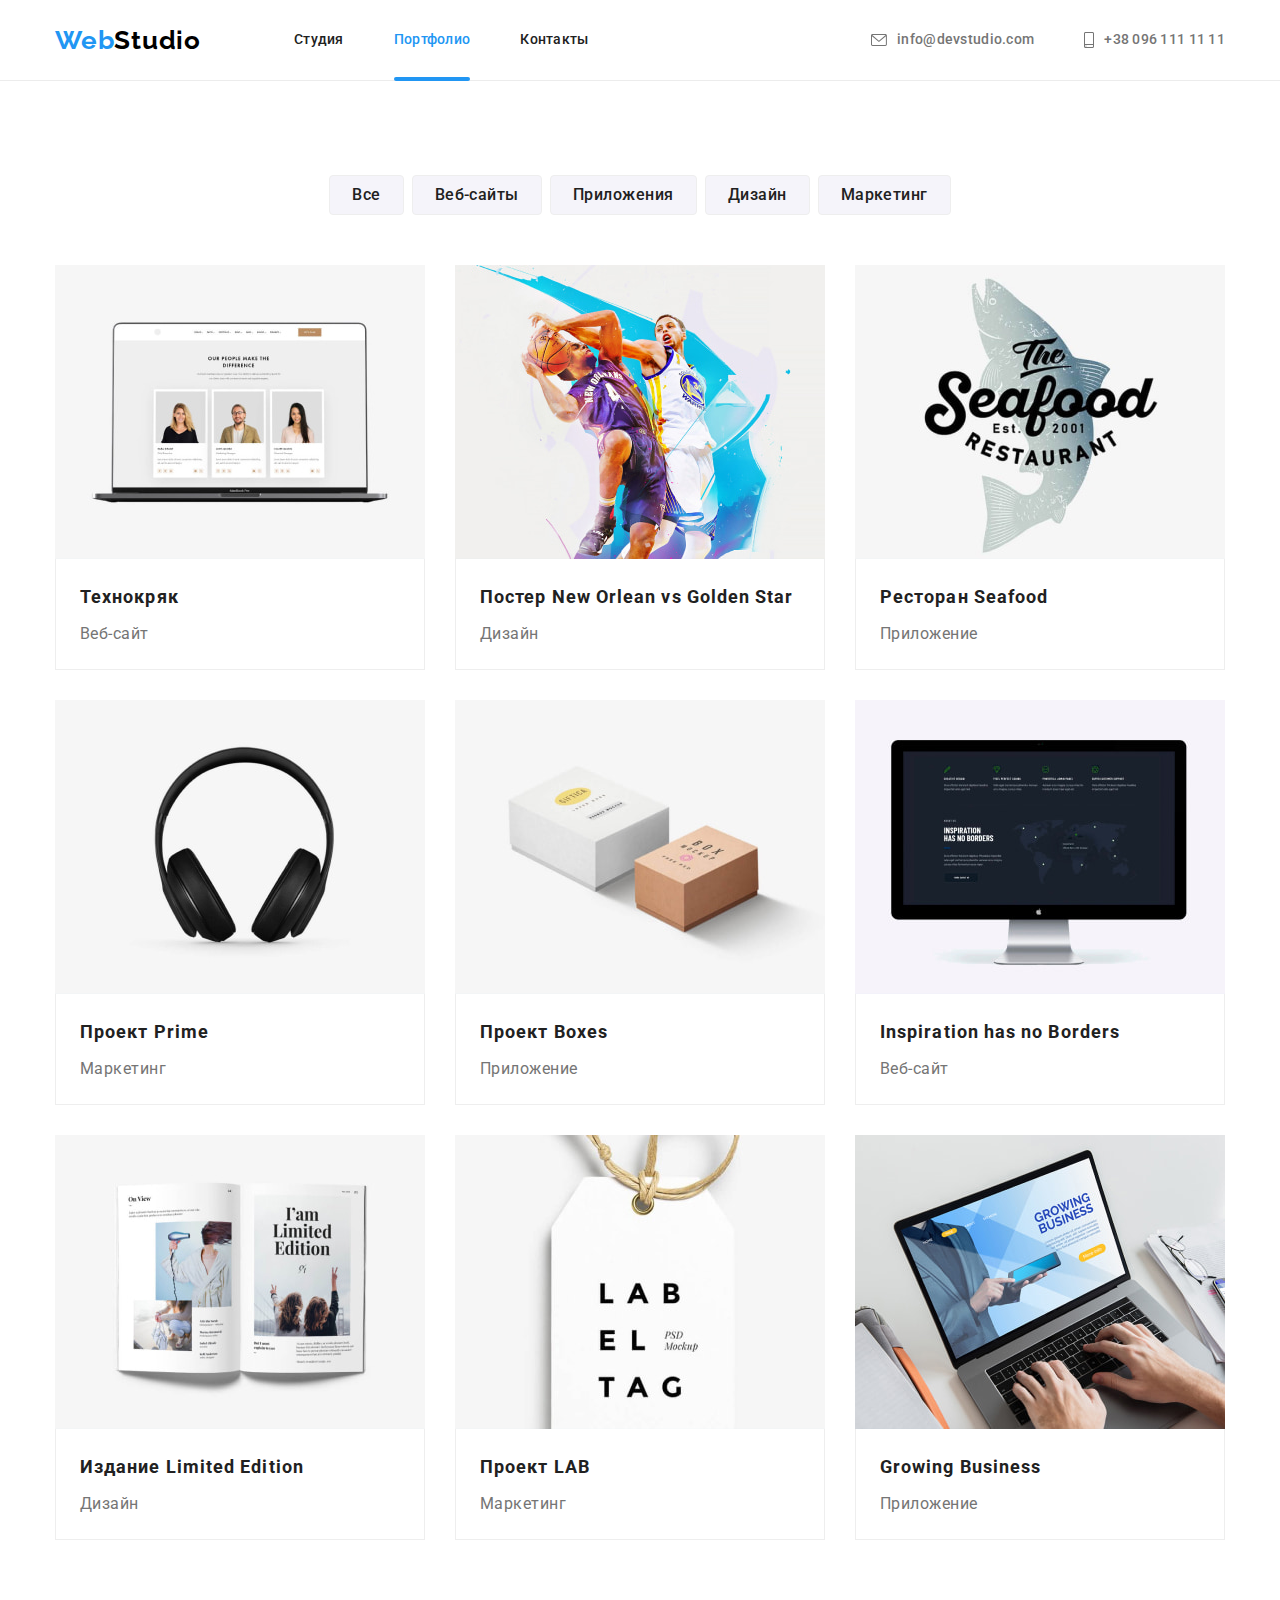
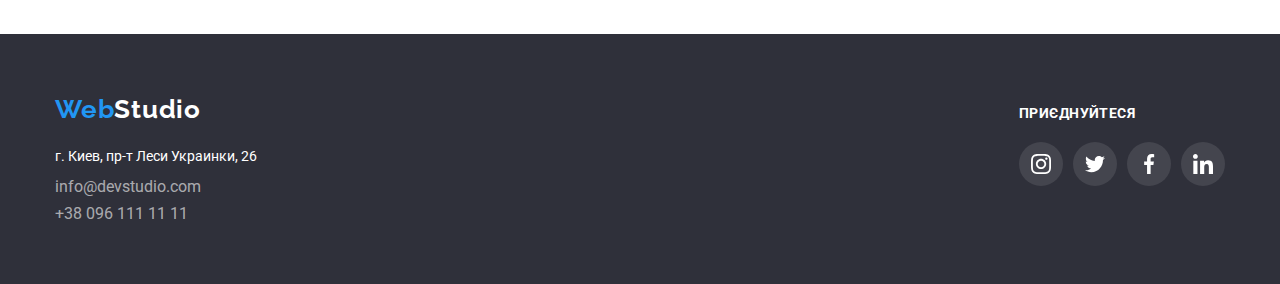
==== portfolio.html @ 164ffb6b "Added files from previous hw." ====
<!DOCTYPE html>
<html lang="ru">
  <head>
    <meta charset="UTF-8" />
    <meta http-equiv="X-UA-Compatible" content="IE=edge" />
    <meta name="viewport" content="width=device-width, initial-scale=1.0" />
    <title>Portfolio</title>
    <link rel="preconnect" href="https://fonts.googleapis.com" />
    <link rel="preconnect" href="https://fonts.gstatic.com" crossorigin />
    <link
      href="https://fonts.googleapis.com/css2?family=Raleway:wght@700&family=Roboto:wght@400;500;700;900&display=swap"
      rel="stylesheet"
    />
    <link
      rel="stylesheet"
      href="https://cdn.jsdelivr.net/npm/modern-normalize@1.1.0/modern-normalize.min.css"
    />
    <link rel="stylesheet" href="./css/styles.css" />
  </head>
  <body>
    <header class="page-header">
      <!-- Site navigation -->
      <div class="container main-nav">
        <a href="" class="logo link top"
          >Web<span class="logo-dark">Studio</span>
        </a>
        <nav class="navigation">
          <ul class="site-nav">
            <li class="list">
              <a href="./index.html" class="link">Студия</a>
            </li>

            <li class="list">
              <a href="./portfolio.html" class="link current">Портфолио</a>
            </li>
            <li class="list"><a href="" class="link">Контакты</a></li>
          </ul>
        </nav>

        <!-- Contacts -->
        <ul class="contacts">
          <li class="list">
            <a href="mailto:info@devstudio.com" class="mail-link">
              <svg class="button-envelope" width="16" height="12">
                <use href="./images/icon.svg#icon-envelope"></use></svg
              >info@devstudio.com</a
            >
          </li>
          <li class="list">
            <a href="tel:+380961111111" class="tel-link"
              ><svg class="button-phone" width="10" height="16">
                <use href="./images/icon.svg#icon-smartphone"></use></svg
              >+38 096 111 11 11</a
            >
          </li>
        </ul>
      </div>
    </header>
    <main>
      <section class="section">
        <div class="container">
          <h1 class="visually-hidden">Портфолио</h1>

          <ul class="filter">
            <li class="list item">
              <button type="button" class="button-filter">Все</button>
            </li>
            <li class="list item">
              <button type="button" class="button-filter">Веб-сайты</button>
            </li>
            <li class="list item">
              <button type="button" class="button-filter">Приложения</button>
            </li>
            <li class="list item">
              <button type="button" class="button-filter">Дизайн</button>
            </li>
            <li class="list item">
              <button type="button" class="button-filter">Маркетинг</button>
            </li>
          </ul>

          <ul class="projects">
            <li class="projects-list">
              <article class="project-card">
                <a href="" class="project-link">
                  <div class="project-card-thumb">
                    <img
                      class="project-img"
                      src="./images/portfolio/portfolio-1.jpg"
                      alt="Проект"
                      width="370"
                      height="294"
                    />
                    <p class="project-card-text">
                      Ресурс предлагает комплексные предложения с разным уровнем
                      функционала и сервисов. Все это позволит посетителю
                      получить исчерпывающие сведения о компании или частном
                      лице.
                    </p>
                  </div>
                  <div class="project-card-content">
                    <h2 class="project-name">Технокряк</h2>
                    <p class="project-type">Веб-сайт</p>
                  </div>
                </a>
              </article>
            </li>
            <li class="projects-list">
              <article class="project-card">
                <a href="" class="project-link">
                  <div class="project-card-thumb">
                    <img
                      class="project-img"
                      src="./images/portfolio/portfolio-2.jpg"
                      alt="Проект"
                      width="370"
                      height="294"
                    />
                    <p class="project-card-text">
                      Ресурс предлагает комплексные предложения с разным уровнем
                      функционала и сервисов. Все это позволит посетителю
                      получить исчерпывающие сведения о компании или частном
                      лице.
                    </p>
                  </div>
                  <div class="project-card-content">
                    <h2 class="project-name">
                      Постер New Orlean vs Golden Star
                    </h2>
                    <p class="project-type">Дизайн</p>
                  </div>
                </a>
              </article>
            </li>
            <li class="projects-list">
              <article class="project-card">
                <a href="" class="project-link">
                  <div class="project-card-thumb">
                    <img
                      class="project-img"
                      src="./images/portfolio/portfolio-3.jpg"
                      alt="Проект"
                      width="370"
                      height="294"
                    />
                    <p class="project-card-text">
                      Ресурс предлагает комплексные предложения с разным уровнем
                      функционала и сервисов. Все это позволит посетителю
                      получить исчерпывающие сведения о компании или частном
                      лице.
                    </p>
                  </div>
                  <div class="project-card-content">
                    <h2 class="project-name">Ресторан Seafood</h2>
                    <p class="project-type">Приложение</p>
                  </div>
                </a>
              </article>
            </li>
            <li class="projects-list">
              <article class="project-card">
                <a href="" class="project-link">
                  <div class="project-card-thumb">
                    <img
                      class="project-img"
                      src="./images/portfolio/portfolio-4.jpg"
                      alt="Проект"
                      width="370"
                      height="294"
                    />
                    <p class="project-card-text">
                      Ресурс предлагает комплексные предложения с разным уровнем
                      функционала и сервисов. Все это позволит посетителю
                      получить исчерпывающие сведения о компании или частном
                      лице.
                    </p>
                  </div>
                  <div class="project-card-content">
                    <h2 class="project-name">Проект Prime</h2>
                    <p class="project-type">Маркетинг</p>
                  </div>
                </a>
              </article>
            </li>
            <li class="projects-list">
              <article class="project-card">
                <a href="" class="project-link">
                  <div class="project-card-thumb">
                    <img
                      class="project-img"
                      src="./images/portfolio/portfolio-5.jpg"
                      alt="Проект"
                      width="370"
                      height="294"
                    />
                    <p class="project-card-text">
                      Ресурс предлагает комплексные предложения с разным уровнем
                      функционала и сервисов. Все это позволит посетителю
                      получить исчерпывающие сведения о компании или частном
                      лице.
                    </p>
                  </div>
                  <div class="project-card-content">
                    <h2 class="project-name">Проект Boxes</h2>
                    <p class="project-type">Приложение</p>
                  </div>
                </a>
              </article>
            </li>
            <li class="projects-list">
              <article class="project-card">
                <a href="" class="project-link">
                  <div class="project-card-thumb">
                    <img
                      class="project-img"
                      src="./images/portfolio/portfolio-6.jpg"
                      alt="Проект"
                      width="370"
                      height="294"
                    />
                    <p class="project-card-text">
                      Ресурс предлагает комплексные предложения с разным уровнем
                      функционала и сервисов. Все это позволит посетителю
                      получить исчерпывающие сведения о компании или частном
                      лице.
                    </p>
                  </div>
                  <div class="project-card-content">
                    <h2 class="project-name">Inspiration has no Borders</h2>
                    <p class="project-type">Веб-сайт</p>
                  </div>
                </a>
              </article>
            </li>
            <li class="projects-list">
              <article class="project-card">
                <a href="" class="project-link">
                  <div class="project-card-thumb">
                    <img
                      class="project-img"
                      src="./images/portfolio/portfolio-7.jpg"
                      alt="Проект"
                      width="370"
                      height="294"
                    />
                    <p class="project-card-text">
                      Ресурс предлагает комплексные предложения с разным уровнем
                      функционала и сервисов. Все это позволит посетителю
                      получить исчерпывающие сведения о компании или частном
                      лице.
                    </p>
                  </div>
                  <div class="project-card-content">
                    <h2 class="project-name">Издание Limited Edition</h2>
                    <p class="project-type">Дизайн</p>
                  </div>
                </a>
              </article>
            </li>
            <li class="projects-list">
              <article class="project-card">
                <a href="" class="project-link">
                  <div class="project-card-thumb">
                    <img
                      class="project-img"
                      src="./images/portfolio/portfolio-8.jpg"
                      alt="Проект"
                      width="370"
                      height="294"
                    />
                    <p class="project-card-text">
                      Ресурс предлагает комплексные предложения с разным уровнем
                      функционала и сервисов. Все это позволит посетителю
                      получить исчерпывающие сведения о компании или частном
                      лице.
                    </p>
                  </div>
                  <div class="project-card-content">
                    <h2 class="project-name">Проект LAB</h2>
                    <p class="project-type">Маркетинг</p>
                  </div>
                </a>
              </article>
            </li>
            <li class="projects-list">
              <article class="project-card">
                <a href="" class="project-link">
                  <div class="project-card-thumb">
                    <img
                      class="project-img"
                      src="./images/portfolio/portfolio-9.jpg"
                      alt="Проект"
                      width="370"
                      height="294"
                    />
                    <p class="project-card-text">
                      Ресурс предлагает комплексные предложения с разным уровнем
                      функционала и сервисов. Все это позволит посетителю
                      получить исчерпывающие сведения о компании или частном
                      лице.
                    </p>
                  </div>
                  <div class="project-card-content">
                    <h2 class="project-name">Growing Business</h2>
                    <p class="project-type">Приложение</p>
                  </div>
                </a>
              </article>
            </li>
          </ul>
        </div>
      </section>
    </main>
    <!-- Footer  -->

    <footer class="footer">
      <div class="container">
        <div class="contacts-footer">
          <a href="" class="logo link bottom"
            >Web<span class="logo-light">Studio</span>
          </a>
          <address class="address">
            <ul class="adress-list">
              <li class="list">
                <a
                  href="https://goo.gl/maps/4q9ZpjwnPptMZHnn8"
                  target="_blank"
                  rel="noreferrer noopener"
                  class="post-address"
                  >г. Киев, пр-т Леси Украинки, 26</a
                >
              </li>
              <li class="list">
                <a href="mailto:info@devstudio.com" class="mail"
                  >info@devstudio.com</a
                >
              </li>
              <li class="list">
                <a href="tel:+380961111111" class="tel">+38 096 111 11 11</a>
              </li>
            </ul>
          </address>
        </div>
        <div class="conect">
          <h3 class="conect-header">Приєднуйтеся</h3>
          <ul class="conect-soc-list list">
            <li class="conect-soc-item">
              <a href="" class="conect-soc-link">
                <svg class="conect-soc-icon" width="20px" height="20px">
                  <use href="./images/icon.svg#icon-instagram"></use>
                </svg>
              </a>
            </li>
            <li class="conect-soc-item">
              <a href="" class="conect-soc-link">
                <svg class="conect-soc-icon" width="20px" height="20px">
                  <use href="./images/icon.svg#icon-twitter"></use>
                </svg>
              </a>
            </li>
            <li class="conect-soc-item">
              <a href="" class="conect-soc-link">
                <svg class="conect-soc-icon" width="20px" height="20px">
                  <use href="./images/icon.svg#icon-facebook"></use>
                </svg>
              </a>
            </li>
            <li class="conect-soc-item">
              <a href="" class="conect-soc-link">
                <svg class="conect-soc-icon" width="20px" height="20px">
                  <use href="./images/icon.svg#icon-linkedin"></use>
                </svg>
              </a>
            </li>
          </ul>
        </div>
      </div>
    </footer>
  </body>
</html>
---- css/styles.css ----
:root {
  --text-decoration-color: #212121;
  --second-text-color: #757575;
  --link-hover-color: #2196f3;
  --card-gap: 30px;
  --projects-card-gap: 30px;
  --background-text-color: #ffffff;
  --border-color: #eeeeee;
}
body {
  color: var(--text-decoration-color);
  font-family: "Roboto", sans-serif;
}

ul {
  margin: 0;
  padding: 0;
  list-style: none;
}

h1,
h2,
h3,
h4,
h5,
h6,
p {
  margin: 0;
}

/*             Header          */
.logo {
  font-family: Raleway, sans-serif;
  font-weight: 700;
  font-size: 26px;
  line-height: 1.19;
  color: var(--link-hover-color);
  letter-spacing: 0.03em;
}

.logo.link.top {
  margin-right: 93px;
}

.logo-dark {
  color: #000000;
}
.logo-light {
  color: var(--background-text-color);
}

.container {
  margin-left: auto;
  margin-right: auto;
  width: 1200px;
  padding-left: 15px;
  padding-right: 15px;
}

.container.main-nav {
  display: flex;
  align-items: center;
}

.navigation {
  display: flex;
}

img {
  display: block;
  max-width: 100%;
  height: auto;
}

.site-nav {
  display: flex;
}

.site-nav .list + .list {
  margin-left: 50px;
}

/* Зразок оформлення від Репети */

.site-nav .link {
  display: block;
  padding-top: 32px;
  padding-bottom: 32px;
  color: var(--text-decoration-color);
  font-weight: 500;
  font-size: 14px;
  line-height: 1.14;
  letter-spacing: 0.02em;

  transition: color 250ms cubic-bezier(0.4, 0, 0.2, 1);
}

.site-nav .link:active {
  color: var(--link-hover-color);
}

.site-nav .link:hover,
.site-nav .link:focus {
  color: var(--link-hover-color);
}

.site-nav .current {
  color: var(--link-hover-color);
}
.current {
  position: relative;
}

.current::after {
  content: "";
  display: block;
  position: absolute;
  width: 100%;
  height: 4px;
  border-radius: 2px;
  left: 0;
  bottom: -1px;
  background-color: var(--link-hover-color);
}

.contacts {
  display: flex;
  margin-left: auto;
  align-items: center;
}

.footer .container {
  display: flex;
  align-items: baseline;
}

.contacts .list + .list {
  margin-left: 50px;
}

.contacts-footer {
  flex-grow: 1;
}

.link,
.mail,
.tel,
.mail-link,
.tel-link,
.post-address,
.project-link {
  text-decoration: none;

  transition: color 250ms cubic-bezier(0.4, 0, 0.2, 1),
    fill 250ms cubic-bezier(0.4, 0, 0.2, 1);
}

.mail-link,
.tel-link {
  display: flex;
  align-items: center;

  color: var(--second-text-color);
  font-weight: 500;
  font-size: 14px;
  line-height: 1.14;
  letter-spacing: 0.02em;
  fill: var(--second-text-color);
}

.mail-link:hover,
.tel-link:hover,
.mail-link:focus,
.tel-link:focus,
.mail:focus,
.tel:focus,
.mail:hover,
.tel:hover {
  color: var(--link-hover-color);
  fill: var(--link-hover-color);
}

.button-envelope,
.button-phone {
  margin-right: 10px;
}

.header-hero {
  color: var(--background-text-color);
  margin: 0px auto 30px auto;
  width: 696px;
  font-weight: 900;
  font-size: 44px;
  line-height: 1.36;
  letter-spacing: 0.06em;
  text-transform: uppercase;
}

.page-header {
  background-color: var(--background-text-color);
  border-bottom: 1px solid #ececec;
}

.hero {
  background-color: #2f303a;
  text-align: center;
  padding-bottom: 200px;
  padding-top: 200px;
  background-image: linear-gradient(
      rgba(47, 48, 58, 0.4),
      rgba(47, 48, 58, 0.4)
    ),
    url(..//images/hero-Img.jpg);
  background-repeat: no-repeat;
  background-size: cover;
  background-position: 0 0;
  max-width: 1600px;
  margin: 0 auto;
}

.button {
  font-family: inherit;
  color: var(--text-decoration-color);
  background-color: var(--background-text-color);
  font-weight: 700;
  font-size: 16px;
  line-height: 1.88;
  align-items: center;
  text-align: center;
  letter-spacing: 0.06em;
  cursor: pointer;
}
.button-service {
  color: var(--background-text-color);
  background-color: var(--link-hover-color);
  font-family: inherit;
  font-weight: 700;
  font-size: 16px;
  line-height: 1.88;
  min-width: 200px;
  align-items: center;
  text-align: center;
  letter-spacing: 0.06em;
  border-radius: 4px;
  padding: 10px 32px 10px 32px;
  border: 0px;
  cursor: pointer;
}

.button-filter {
  font-family: inherit;
  color: var(--text-decoration-color);
  background-color: #f5f4fa;
  font-weight: 500;
  font-size: 16px;
  line-height: 1.63;
  min-width: 73px;
  display: flex;
  align-items: center;
  text-align: center;
  letter-spacing: 0.03em;
  cursor: pointer;
  padding: 6px 22px;
  border-radius: 4px;
  border: 1px solid var(--border-color);

  box-shadow: 0 0 0 0 rgba(0, 0, 0, 0.25);

  transition: color 250ms cubic-bezier(0.4, 0, 0.2, 1),
    background-color 250ms cubic-bezier(0.4, 0, 0.2, 1),
    box-shadow 250ms cubic-bezier(0.4, 0, 0.2, 1);
}
.button-svg {
  padding: 0;
  border: 0;
  background-color: var(--background-text-color);
}

.list.item:not(:last-child) {
  margin-right: 8px;
}

.button-filter:hover,
.button-filter:focus {
  color: var(--background-text-color);
  background-color: var(--link-hover-color);
  border: 1px solid var(--link-hover-color);
  box-shadow: 0 4px 4px 0 rgba(0, 0, 0, 0.25);
}

.filter {
  display: flex;
  justify-content: center;
  margin-bottom: 50px;
}

.visually-hidden {
  position: absolute;
  white-space: nowrap;
  width: 1px;
  height: 1px;
  overflow: hidden;
  border: 0;
  padding: 0;
  clip: rect(0 0 0 0);
  clip-path: inset(50%);
  margin: -1px;
}

.advantages-header {
  font-weight: 700;
  font-size: 14px;
  line-height: 16px;
  letter-spacing: 0.03em;
  text-transform: uppercase;
  margin-bottom: 10px;
  margin-top: 0;
}

.section {
  padding-top: 94px;
  padding-bottom: 94px;
}

.list-advantages .list {
  width: 270px;
  margin-right: 30px;
}
.list-advantages .list:last-child {
  margin-right: 0;
}

.list-advantages {
  display: flex;
}

.works {
  padding-top: 0;
}

.works-images .list {
  position: relative;
  width: 370px;
  margin-right: 30px;
}

.works-images .list:last-child {
  margin-right: 0;
}

.overlay-works {
  display: flex;
  justify-content: center;
  align-items: center;
  position: absolute;
  bottom: 0;
  width: 100%;
  height: 70px;

  background-color: rgba(47, 48, 58, 0.8);
}

.work-text {
  font-weight: 700;
  font-size: 14px;
  line-height: 1.14;
  letter-spacing: 0.03em;
  text-transform: uppercase;
  color: #ffffff;
}

/* -----------------Advantages--------------------------- */
.advantages-text {
  color: var(--second-text-color);
  font-size: 14px;
  line-height: 1.71;
  letter-spacing: 0.03em;
  margin-bottom: 0;
  margin-top: 0;
}

.our-adv-link {
  width: 270px;
  height: 120px;
  display: flex;
  justify-content: center;
  align-items: center;
  background-color: #f5f4fa;
  fill: rgba(175, 177, 184, 1);
}

.our-adv-list {
  display: flex;
  justify-content: center;
}

.our-adv-item + .our-adv-item {
  margin-left: 30px;
}

.our-adv-item {
  margin-bottom: 30px;
}

.header-works {
  font-weight: 700;
  font-size: 36px;
  line-height: 1.17;
  letter-spacing: 0.03em;
  margin-top: 0;
  margin-bottom: 50px;
  text-align: center;
}
.works-images {
  display: flex;
}

.our-team {
  background: #f5f4fa;
}

.team-list {
  list-style: none;
  display: flex;
  flex-wrap: wrap;
  margin-left: calc(-1 * var(--card-gap));
  margin-top: calc(-1 * var(--card-gap));
}

.team-list > .team-link {
  flex-basis: calc(100% / 4 - var(--card-gap));
  margin-left: var(--card-gap);
  margin-top: var(--card-gap);
}

.team-link {
  width: 270px;
  background-color: var(--background-text-color);
  box-shadow: 0px 1px 3px rgba(0, 0, 0, 0.12), 0px 1px 1px rgba(0, 0, 0, 0.14),
    0px 2px 1px rgba(0, 0, 0, 0.2);
  border-radius: 0px 0px 4px 4px;
}

.team-member {
  text-align: center;
}

.team-position {
  text-align: center;
}

.header-team,
.header-clients {
  font-weight: 700;
  font-size: 36px;
  line-height: 1.17;
  letter-spacing: 0.03em;
  margin-top: 0;
  margin-bottom: 50px;
  text-align: center;
}
/* ---------------------Footer-------------------- */
.footer {
  background-color: #2f303a;
  padding-top: 60px;
  padding-bottom: 60px;
}

.logo.link.bottom {
  display: block;
  margin-bottom: 20px;
}

.address .post-address {
  color: var(--background-text-color);
  font-style: normal;
  font-size: 14px;
  line-height: 1.71;
}

.adress-list > .list:not(:last-child) {
  margin-bottom: 9px;
}

.mail,
.tel {
  display: block;
  color: rgba(255, 255, 255, 0.6);
}

.conect-soc-link {
  width: 44px;
  height: 44px;
  display: flex;
  border-radius: 50%;
  justify-content: center;
  align-items: center;
  background-color: rgba(255, 255, 255, 0.1);
  fill: rgb(255, 255, 255);

  transition: background-color 250ms cubic-bezier(0.4, 0, 0.2, 1);
}

.conect-soc-list {
  display: flex;
  justify-content: center;
}

.conect-soc-link:hover,
.conect-soc-link:focus {
  background-color: var(--link-hover-color);
}

.conect-soc-item + .conect-soc-item {
  margin-left: 10px;
}

.conect-header {
  margin-bottom: 20px;
  font-weight: 700;
  font-size: 14px;
  line-height: 1.14;
  letter-spacing: 0.03em;
  text-transform: uppercase;
  color: var(--background-text-color);
}

.conect {
  margin-left: 70px;
}
/* -----------Sign-up for news----------------- */

.sing-up-form {
  margin-left: 93px;
  
}

.email-form {
  position: relative;
  display: flex;
  justify-content: center;
  align-items: center;
}

.sign-up-header {
  font-weight: 700;
  font-size: 14px;
  line-height: 16px;
  letter-spacing: 0.03em;
  text-transform: uppercase;
  color: #ffffff;
  margin-bottom: 20px;
}

.sign-up-email {
  width: 358px;
  height: 50px;
  margin-right: 12px;
  padding-left: 16px;

  border: 1px solid rgba(255, 255, 255, 0.3);
  border-radius: 4px;
  background-color: transparent;
}

.sign-up-field {
  position: absolute;
  top: 50%;
  transform: translateY(-50%);

  font-weight: 400;
  font-size: 16px;
  line-height: 1.25;
  letter-spacing: 0.03em;
  color: rgba(255, 255, 255, 0.6);
}

/* .sign-up-button{
  position: absolute;
  width: 200px;
  height: 50px;
  padding: 0;
  font-weight: 700;
  font-size: 16px;
  line-height: 1.88;
  letter-spacing: 0.06em;
  color: #FFFFFF;
  background-color: rgba(33, 150, 243, 1);
  box-shadow: 0px 4px 4px rgba(0, 0, 0, 0.15);
  border-radius: 4px;
  border: transparent;
} */

.sign-up-button {
  display: inline-flex;
  justify-content: center;
  align-items: center;
  padding-top: 10px;
  padding-bottom: 10px;
  padding-left: 29px;
  box-shadow: 0px 4px 4px rgba(0, 0, 0, 0.15);
  border-radius: 4px;
  border: transparent;
  width: 200px;
  height: 50px;

  font-weight: 700;
  font-size: 16px;
  line-height: 1.88;
  letter-spacing: 0.06em;

  background-color: rgba(33, 150, 243, 1);
  color: #FFFFFF;
  cursor: pointer;
}

.icon-send {
  fill: rgba(255, 255, 255, 1);
  margin-left: 10px;
  /* position: absolute;
  top: 13px; */
}
}
/*--------------------- Our team--------------------- */
.team-position {
  color: var(--second-text-color);
  font-weight: 400;
  font-size: 16px;
  line-height: 1.19;
  letter-spacing: 0.03em;
  margin-top: 0;
  margin-bottom: 16px;
}
.team-member {
  font-weight: 500;
  font-size: 16px;
  line-height: 1.19;
  letter-spacing: 0.03em;
  margin-top: 0;
  margin-bottom: 10px;
}

.member-soc-link {
  width: 44px;
  height: 44px;
  border-radius: 50%;
  display: flex;
  justify-content: center;
  align-items: center;
  background-color: var(--background-text-color);
  fill: rgba(175, 177, 184, 1);

  transition: fill 250ms cubic-bezier(0.4, 0, 0.2, 1),
    background-color 250ms cubic-bezier(0.4, 0, 0.2, 1);
}

.member-soc-link:hover,
.member-soc-link:focus {
  background-color: var(--link-hover-color);
  fill: var(--background-text-color);
}

.member-soc-list {
  display: flex;
  justify-content: center;
}

.member-soc-item + .member-soc-item {
  margin-left: 10px;
}

.card-content {
  padding-top: 30px;
  padding-bottom: 30px;
}
/* -------------------Projects------------------ */

.project-name {
  font-weight: 700;
  font-size: 18px;
  line-height: 2;
  letter-spacing: 0.06em;
  color: var(--text-decoration-color);
  margin-bottom: 4px;
}

.project-type {
  font-size: 16px;
  line-height: 1.88;
  letter-spacing: 0.03em;
  color: var(--second-text-color);
}

.project-card-content {
  border-left: 1px solid var(--border-color);
  border-right: 1px solid var(--border-color);
  border-bottom: 1px solid var(--border-color);
  padding: 20px 24px 20px 24px;
}

.project-link {
  display: block;
  box-shadow: 0 0 0 0 rgba(0, 0, 0, 0.12), 0 0 0 0 rgba(0, 0, 0, 0.06),
    0 0 0 0 rgba(0, 0, 0, 0.16);
  transition: box-shadow 250ms cubic-bezier(0.4, 0, 0.2, 1);
}

.project-link:hover,
.project-link:focus {
  box-shadow: 0 1px 1px 0 rgba(0, 0, 0, 0.12), 0 4px 4px 0 rgba(0, 0, 0, 0.06),
    1px 4px 6px 0 rgba(0, 0, 0, 0.16);
}

.projects {
  list-style: none;
  display: flex;
  flex-wrap: wrap;
  margin-left: calc(-1 * var(--projects-card-gap));
  margin-top: calc(-1 * var(--projects-card-gap));
}

.projects-list {
  flex-basis: calc(100% / 3 - var(--projects-card-gap));
  margin-left: var(--projects-card-gap);
  margin-top: var(--projects-card-gap);
  background: var(--background-text-color);
  box-sizing: border-box;
}

.project-card-thumb {
  position: relative;
  overflow: hidden;
}

.project-link:hover .project-card-text,
.project-link:focus .project-card-text {
  transform: translateY(0);
}

.project-card-text {
  position: absolute;
  padding-top: 63px;
  padding-right: 24px;
  padding-left: 24px;
  padding-bottom: 63px;
  width: 100%;
  height: 100%;
  top: 0;
  font-weight: 400;
  font-size: 18px;
  line-height: 1.56;
  letter-spacing: 0.03em;
  color: #ffffff;
  background-color: rgba(33, 150, 243, 0.9);
  transform: translateY(100%);
  transition: transform 250ms cubic-bezier(0.4, 0, 0.2, 1);
}

.mail,
.tel {
  font-style: normal;
}

/* ----------------------Our clients-------------------------------- */
.our-partners-link {
  width: 170px;
  height: 92px;
  border: 1px solid rgba(175, 177, 184, 1);
  border-radius: 4px;
  display: flex;
  justify-content: center;
  align-items: center;
  background-color: var(--background-text-color);
  fill: rgba(175, 177, 184, 1);

  transition: fill 250ms cubic-bezier(0.4, 0, 0.2, 1),
    background-color 250ms cubic-bezier(0.4, 0, 0.2, 1);
}

.our-partners-list {
  display: flex;
  justify-content: center;
}

.our-partners-item + .our-partners-item {
  margin-left: 30px;
}

.our-partners-link:hover,
.our-partners-link:focus {
  fill: var(--link-hover-color);
  border: 1px solid var(--link-hover-color);
}

/* -------------------------------Backdrop---------------------------------------- */

.backdrop {
  position: fixed;
  top: 0;
  width: 100%;
  height: 100vh;
  background-color: rgba(0, 0, 0, 0.2);
  transition: opacity 250ms cubic-bezier(0.4, 0, 0.2, 1),
    visibility 250ms cubic-bezier(0.4, 0, 0.2, 1);
}

.modal {
  position: absolute;
  width: 528px;
  min-height: 581px;
  background-color: #ffffff;
  border-radius: 4px;
  top: 50%;
  left: 50%;
  padding: 40px 39px 40px 41px;
  
  transform: translate(-50%, -50%);
}

.modal-btn-close {
  position: absolute;
  top: 8px;
  right: 8px;
  width: 30px;
  height: 30px;
  border-radius: 50%;
  display: flex;
  justify-content: center;
  align-items: center;
  border: 1px solid rgba(0, 0, 0, 0.1);
  background: transparent;
}

.is-hidden {
  opacity: 0;
  pointer-events: none;
  visibility: hidden;
}

.backdrop.is-hidden .modal {
  transform: scale(1) rotate(120deg);
  transition: 250ms cubic-bezier(0.4, 0, 0.2, 1);
}

.header-modal {
  text-align: center;
  margin-bottom: 12px;

  font-weight: 700;
  font-size: 20px;
  line-height: 1.15;
  letter-spacing: 0.03em;
  color: #212121;
}

.form-label {
  display: block;
  margin-bottom: 4px;
  font-weight: 400;
  font-size: 12px;
  line-height: 1.17;
  letter-spacing: 0.01em;
  color: #757575;
}

.form-input {
  width: 100%;
  height: 40px;
  border: 1px solid rgba(33, 33, 33, 0.2);
  border-radius: 4px;
  padding-left: 42px;
  color: var(--text-decoration-color);
  transition: border-color 250ms cubic-bezier(0.4, 0, 0.2, 1);
  }

.form-input.text {
  display: block;
  width: 100%;
  height: 120px;
  border: 1px solid rgba(33, 33, 33, 0.2);
  border-radius: 4px;
  padding: 12px 16px;
  color: rgba(117, 117, 117, 0.5);
  resize: none;

  font-weight: 400;
  font-size: 12px;
  line-height: 1.17;
  letter-spacing: 0.01em;
  transition: border-color 250ms cubic-bezier(0.4, 0, 0.2, 1);
}

.input-wrap {
  position: relative;
}

.icon-modal {
  position: absolute;
  top: 0;
  left: 12px;
  transform: translateY(50%);
  transition: fill 250ms cubic-bezier(0.4, 0, 0.2, 1);
}

.form-input:focus,
.form-input:hover {
  border-color: var(--link-hover-color);
}

.close-icon {
   transition: fill 250ms cubic-bezier(0.4, 0, 0.2, 1);
   cursor: pointer;
  }

.form-input:focus + .icon-modal,
.form-input:hover + .icon-modal,
.close-icon:hover,
.modal-btn-close:focus > .close-icon {
  fill: var(--link-hover-color);
 
} 

.form-field {
  margin-bottom: 10px;
}

.form-field-comment {
  margin-bottom: 20px;
}

.form-field-checkbox {
  margin-bottom: 30px
}

.check-text {
  font-weight: 400;
  font-size: 14px;
  line-height: 1.71;
  letter-spacing: 0.03em;

  color: #757575;
  display: flex;
  align-items: center;
  justify-content: center;
  }

  .check-text span {
  width: 16px;
  height: 15px;
  border-radius: 2px;
  border: 2px solid var(--text-decoration-color); 
  margin-right: 8px;

 }

 .icon-check {
   fill: transparent;
   display: block;
  }

.input-check:focus + .check-text span {
  border-color: var(--link-hover-color);
  
 }

  
 .input-check:checked + .check-text span {
  background-color: var(--link-hover-color);
  border: none;
  
 
 }

 
 .input-check:checked + .check-text .icon-check {
   fill: #FFFFFF;
 
 }

.text-link {
  margin-left: 4px;
}

.button-modal {
  color: var(--background-text-color);
  font-family: inherit;
  font-weight: 700;
  font-size: 16px;
  line-height: 1.88;
  min-width: 200px;
  display: block;
  letter-spacing: 0.06em;
  padding: 10px 55px 10px 56px;
  border: 0px;
  margin-left: auto;
  margin-right: auto;


  background-color: var(--link-hover-color);
  box-shadow: 0px 4px 4px rgba(0, 0, 0, 0.15);
  border-radius: 4px;
  transition: background-color 250ms cubic-bezier(0.4, 0, 0.2, 1) ; 

}

.button-modal:hover,
.button-modal:focus {
  background-color: #188CE8;
  cursor: pointer;
  
 }
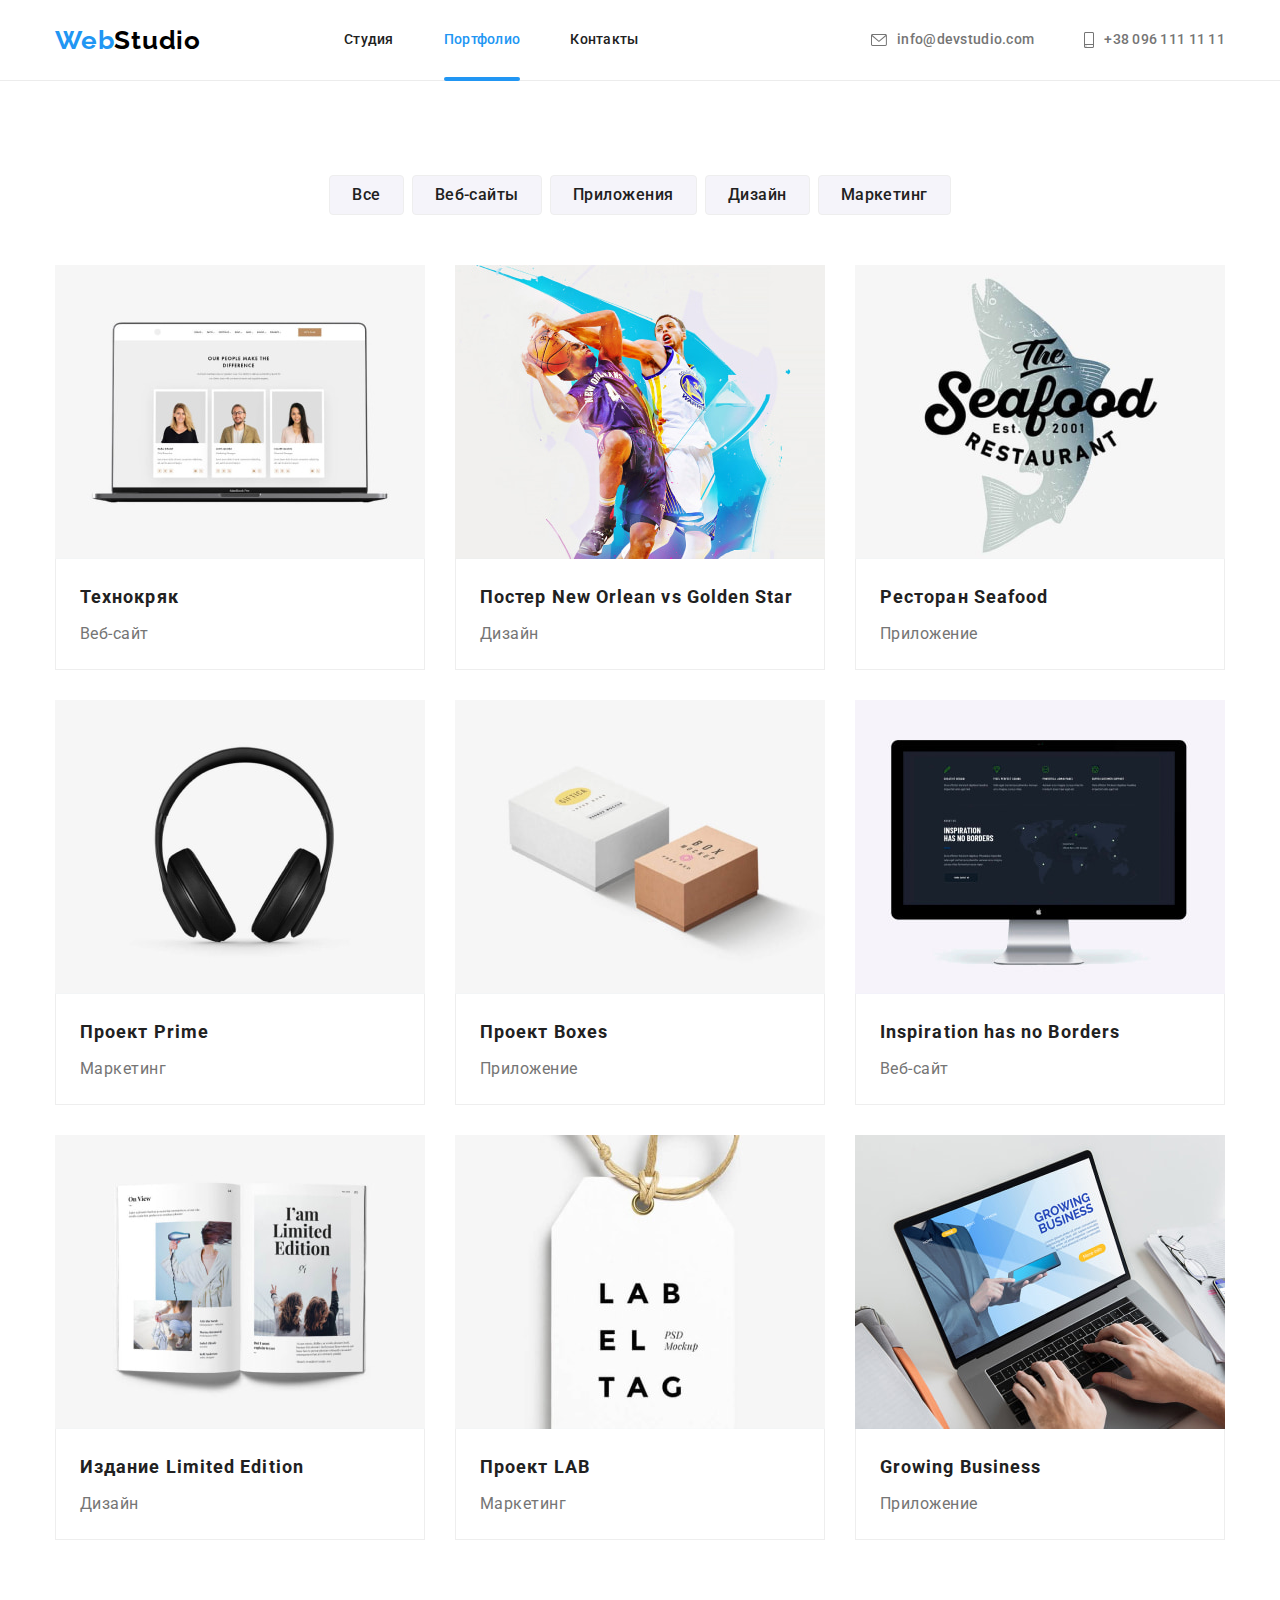
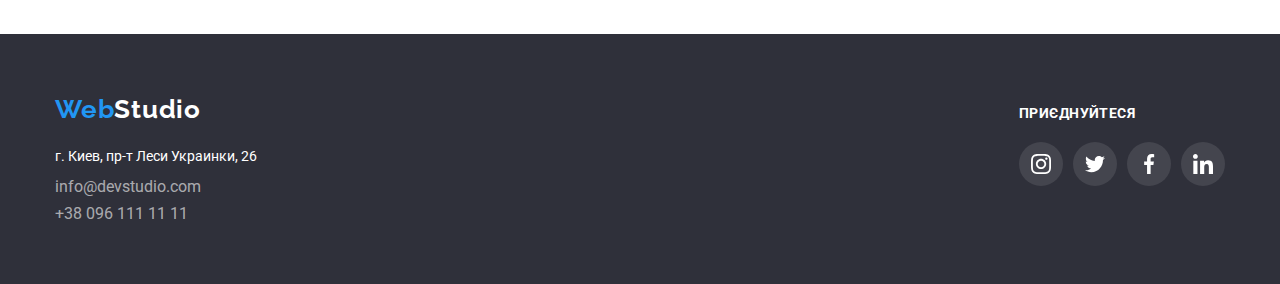
==== commit fed34845: "sass" ====
--- a/portfolio.html
+++ b/portfolio.html
@@ -16,37 +16,44 @@
       href="https://cdn.jsdelivr.net/npm/modern-normalize@1.1.0/modern-normalize.min.css"
     />
     <link rel="stylesheet" href="./css/styles.css" />
+    <link rel="stylesheet" href="./css/main.css" />
   </head>
   <body>
-    <header class="page-header">
+    <header class="header header__border">
       <!-- Site navigation -->
-      <div class="container main-nav">
-        <a href="" class="logo link top"
-          >Web<span class="logo-dark">Studio</span>
+      <div class="container container__main-nav">
+        <a href="" class="logo logo__link-top link"
+          >Web<span class="logo--dark">Studio</span>
         </a>
         <nav class="navigation">
           <ul class="site-nav">
-            <li class="list">
-              <a href="./index.html" class="link">Студия</a>
-            </li>
-
-            <li class="list">
-              <a href="./portfolio.html" class="link current">Портфолио</a>
-            </li>
-            <li class="list"><a href="" class="link">Контакты</a></li>
+            <li class="site-nav__list">
+              <a href="./index.html" class="site-nav__link">Студия</a>
+            </li>
+
+            <li class="site-nav__list">
+              <a
+                href="./portfolio.html"
+                class="site-nav__link site-nav__link--current"
+                >Портфолио</a
+              >
+            </li>
+            <li class="site-nav__list">
+              <a href="" class="site-nav__link">Контакты</a>
+            </li>
           </ul>
         </nav>
 
         <!-- Contacts -->
         <ul class="contacts">
-          <li class="list">
+          <li class="contacts__list">
             <a href="mailto:info@devstudio.com" class="mail-link">
               <svg class="button-envelope" width="16" height="12">
                 <use href="./images/icon.svg#icon-envelope"></use></svg
               >info@devstudio.com</a
             >
           </li>
-          <li class="list">
+          <li class="contacts__list">
             <a href="tel:+380961111111" class="tel-link"
               ><svg class="button-phone" width="10" height="16">
                 <use href="./images/icon.svg#icon-smartphone"></use></svg
@@ -317,7 +324,7 @@
       <div class="container">
         <div class="contacts-footer">
           <a href="" class="logo link bottom"
-            >Web<span class="logo-light">Studio</span>
+            >Web<span class="logo--light">Studio</span>
           </a>
           <address class="address">
             <ul class="adress-list">
@@ -345,28 +352,28 @@
           <h3 class="conect-header">Приєднуйтеся</h3>
           <ul class="conect-soc-list list">
             <li class="conect-soc-item">
-              <a href="" class="conect-soc-link">
+              <a href="" class="conect-soc-link conect-soc-link--white">
                 <svg class="conect-soc-icon" width="20px" height="20px">
                   <use href="./images/icon.svg#icon-instagram"></use>
                 </svg>
               </a>
             </li>
             <li class="conect-soc-item">
-              <a href="" class="conect-soc-link">
+              <a href="" class="conect-soc-link conect-soc-link--white">
                 <svg class="conect-soc-icon" width="20px" height="20px">
                   <use href="./images/icon.svg#icon-twitter"></use>
                 </svg>
               </a>
             </li>
             <li class="conect-soc-item">
-              <a href="" class="conect-soc-link">
+              <a href="" class="conect-soc-link conect-soc-link--white">
                 <svg class="conect-soc-icon" width="20px" height="20px">
                   <use href="./images/icon.svg#icon-facebook"></use>
                 </svg>
               </a>
             </li>
             <li class="conect-soc-item">
-              <a href="" class="conect-soc-link">
+              <a href="" class="conect-soc-link conect-soc-link--white">
                 <svg class="conect-soc-icon" width="20px" height="20px">
                   <use href="./images/icon.svg#icon-linkedin"></use>
                 </svg>
--- a/css/styles.css
+++ b/css/styles.css
@@ -1,147 +1,4 @@
-:root {
-  --text-decoration-color: #212121;
-  --second-text-color: #757575;
-  --link-hover-color: #2196f3;
-  --card-gap: 30px;
-  --projects-card-gap: 30px;
-  --background-text-color: #ffffff;
-  --border-color: #eeeeee;
-}
-body {
-  color: var(--text-decoration-color);
-  font-family: "Roboto", sans-serif;
-}
-
-ul {
-  margin: 0;
-  padding: 0;
-  list-style: none;
-}
-
-h1,
-h2,
-h3,
-h4,
-h5,
-h6,
-p {
-  margin: 0;
-}
-
-/*             Header          */
-.logo {
-  font-family: Raleway, sans-serif;
-  font-weight: 700;
-  font-size: 26px;
-  line-height: 1.19;
-  color: var(--link-hover-color);
-  letter-spacing: 0.03em;
-}
-
-.logo.link.top {
-  margin-right: 93px;
-}
-
-.logo-dark {
-  color: #000000;
-}
-.logo-light {
-  color: var(--background-text-color);
-}
-
-.container {
-  margin-left: auto;
-  margin-right: auto;
-  width: 1200px;
-  padding-left: 15px;
-  padding-right: 15px;
-}
-
-.container.main-nav {
-  display: flex;
-  align-items: center;
-}
-
-.navigation {
-  display: flex;
-}
-
-img {
-  display: block;
-  max-width: 100%;
-  height: auto;
-}
-
-.site-nav {
-  display: flex;
-}
-
-.site-nav .list + .list {
-  margin-left: 50px;
-}
-
-/* Зразок оформлення від Репети */
-
-.site-nav .link {
-  display: block;
-  padding-top: 32px;
-  padding-bottom: 32px;
-  color: var(--text-decoration-color);
-  font-weight: 500;
-  font-size: 14px;
-  line-height: 1.14;
-  letter-spacing: 0.02em;
-
-  transition: color 250ms cubic-bezier(0.4, 0, 0.2, 1);
-}
-
-.site-nav .link:active {
-  color: var(--link-hover-color);
-}
-
-.site-nav .link:hover,
-.site-nav .link:focus {
-  color: var(--link-hover-color);
-}
-
-.site-nav .current {
-  color: var(--link-hover-color);
-}
-.current {
-  position: relative;
-}
-
-.current::after {
-  content: "";
-  display: block;
-  position: absolute;
-  width: 100%;
-  height: 4px;
-  border-radius: 2px;
-  left: 0;
-  bottom: -1px;
-  background-color: var(--link-hover-color);
-}
-
-.contacts {
-  display: flex;
-  margin-left: auto;
-  align-items: center;
-}
-
-.footer .container {
-  display: flex;
-  align-items: baseline;
-}
-
-.contacts .list + .list {
-  margin-left: 50px;
-}
-
-.contacts-footer {
-  flex-grow: 1;
-}
-
+.site-nav__link,
 .link,
 .mail,
 .tel,
@@ -180,45 +37,13 @@
   fill: var(--link-hover-color);
 }
 
-.button-envelope,
-.button-phone {
-  margin-right: 10px;
-}
-
-.header-hero {
-  color: var(--background-text-color);
-  margin: 0px auto 30px auto;
-  width: 696px;
-  font-weight: 900;
-  font-size: 44px;
-  line-height: 1.36;
-  letter-spacing: 0.06em;
-  text-transform: uppercase;
-}
-
-.page-header {
-  background-color: var(--background-text-color);
-  border-bottom: 1px solid #ececec;
-}
-
-.hero {
-  background-color: #2f303a;
-  text-align: center;
-  padding-bottom: 200px;
-  padding-top: 200px;
-  background-image: linear-gradient(
-      rgba(47, 48, 58, 0.4),
-      rgba(47, 48, 58, 0.4)
-    ),
-    url(..//images/hero-Img.jpg);
-  background-repeat: no-repeat;
-  background-size: cover;
-  background-position: 0 0;
-  max-width: 1600px;
-  margin: 0 auto;
-}
-
-.button {
+/*             Header          */
+
+/* -------------------Footer--------------------------- */
+
+/* --------------------------H E R O-------------------- */
+
+/* .button {
   font-family: inherit;
   color: var(--text-decoration-color);
   background-color: var(--background-text-color);
@@ -229,23 +54,7 @@
   text-align: center;
   letter-spacing: 0.06em;
   cursor: pointer;
-}
-.button-service {
-  color: var(--background-text-color);
-  background-color: var(--link-hover-color);
-  font-family: inherit;
-  font-weight: 700;
-  font-size: 16px;
-  line-height: 1.88;
-  min-width: 200px;
-  align-items: center;
-  text-align: center;
-  letter-spacing: 0.06em;
-  border-radius: 4px;
-  padding: 10px 32px 10px 32px;
-  border: 0px;
-  cursor: pointer;
-}
+} */
 
 .button-filter {
   font-family: inherit;
@@ -294,20 +103,7 @@
   margin-bottom: 50px;
 }
 
-.visually-hidden {
-  position: absolute;
-  white-space: nowrap;
-  width: 1px;
-  height: 1px;
-  overflow: hidden;
-  border: 0;
-  padding: 0;
-  clip: rect(0 0 0 0);
-  clip-path: inset(50%);
-  margin: -1px;
-}
-
-.advantages-header {
+.list-advantages__header {
   font-weight: 700;
   font-size: 14px;
   line-height: 16px;
@@ -317,16 +113,11 @@
   margin-top: 0;
 }
 
-.section {
-  padding-top: 94px;
-  padding-bottom: 94px;
-}
-
-.list-advantages .list {
+.list-advantages__item {
   width: 270px;
   margin-right: 30px;
 }
-.list-advantages .list:last-child {
+.list-advantages__item:last-child {
   margin-right: 0;
 }
 
@@ -334,88 +125,13 @@
   display: flex;
 }
 
-.works {
-  padding-top: 0;
-}
-
-.works-images .list {
-  position: relative;
-  width: 370px;
-  margin-right: 30px;
-}
-
-.works-images .list:last-child {
-  margin-right: 0;
-}
-
-.overlay-works {
-  display: flex;
-  justify-content: center;
-  align-items: center;
-  position: absolute;
-  bottom: 0;
-  width: 100%;
-  height: 70px;
-
-  background-color: rgba(47, 48, 58, 0.8);
-}
-
-.work-text {
-  font-weight: 700;
-  font-size: 14px;
-  line-height: 1.14;
-  letter-spacing: 0.03em;
-  text-transform: uppercase;
-  color: #ffffff;
-}
-
 /* -----------------Advantages--------------------------- */
-.advantages-text {
-  color: var(--second-text-color);
-  font-size: 14px;
-  line-height: 1.71;
-  letter-spacing: 0.03em;
-  margin-bottom: 0;
-  margin-top: 0;
-}
-
-.our-adv-link {
-  width: 270px;
-  height: 120px;
-  display: flex;
-  justify-content: center;
-  align-items: center;
-  background-color: #f5f4fa;
-  fill: rgba(175, 177, 184, 1);
-}
-
-.our-adv-list {
-  display: flex;
-  justify-content: center;
-}
-
-.our-adv-item + .our-adv-item {
-  margin-left: 30px;
-}
-
-.our-adv-item {
-  margin-bottom: 30px;
-}
-
-.header-works {
-  font-weight: 700;
-  font-size: 36px;
-  line-height: 1.17;
-  letter-spacing: 0.03em;
-  margin-top: 0;
-  margin-bottom: 50px;
-  text-align: center;
-}
-.works-images {
-  display: flex;
-}
-
-.our-team {
+
+/* ---------Our works----------------------- */
+
+/* ------------------ Our team ---------------------- */
+
+.team {
   background: #f5f4fa;
 }
 
@@ -427,13 +143,13 @@
   margin-top: calc(-1 * var(--card-gap));
 }
 
-.team-list > .team-link {
+.team-list__item {
   flex-basis: calc(100% / 4 - var(--card-gap));
   margin-left: var(--card-gap);
   margin-top: var(--card-gap);
 }
 
-.team-link {
+.team-list__item {
   width: 270px;
   background-color: var(--background-text-color);
   box-shadow: 0px 1px 3px rgba(0, 0, 0, 0.12), 0px 1px 1px rgba(0, 0, 0, 0.14),
@@ -441,15 +157,11 @@
   border-radius: 0px 0px 4px 4px;
 }
 
-.team-member {
+.member-card__header {
   text-align: center;
 }
 
-.team-position {
-  text-align: center;
-}
-
-.header-team,
+.team__header,
 .header-clients {
   font-weight: 700;
   font-size: 36px;
@@ -459,6 +171,64 @@
   margin-bottom: 50px;
   text-align: center;
 }
+
+.member-card__position {
+  color: var(--second-text-color);
+  font-weight: 400;
+  font-size: 16px;
+  line-height: 1.19;
+  letter-spacing: 0.03em;
+  margin-top: 0;
+  margin-bottom: 16px;
+  text-align: center;
+}
+
+.member-card__header {
+  font-weight: 500;
+  font-size: 16px;
+  line-height: 1.19;
+  letter-spacing: 0.03em;
+  margin-top: 0;
+  margin-bottom: 10px;
+}
+
+.soc-list__link {
+  width: 44px;
+  height: 44px;
+  border-radius: 50%;
+  display: flex;
+  justify-content: center;
+  align-items: center;
+}
+
+.soc-list__link--grey {
+  background-color: var(--background-text-color);
+  fill: rgba(175, 177, 184, 1);
+
+  transition: fill 250ms cubic-bezier(0.4, 0, 0.2, 1),
+    background-color 250ms cubic-bezier(0.4, 0, 0.2, 1);
+}
+
+.soc-list__link:hover,
+.soc-list__link:focus {
+  background-color: var(--link-hover-color);
+  fill: var(--background-text-color);
+}
+
+.soc-list {
+  display: flex;
+  justify-content: center;
+}
+
+.soc-list__item + .soc-list__item {
+  margin-left: 10px;
+}
+
+.member-card__content {
+  padding-top: 30px;
+  padding-bottom: 30px;
+}
+
 /* ---------------------Footer-------------------- */
 .footer {
   background-color: #2f303a;
@@ -486,6 +256,7 @@
 .tel {
   display: block;
   color: rgba(255, 255, 255, 0.6);
+  font-style: normal;
 }
 
 .conect-soc-link {
@@ -495,9 +266,11 @@
   border-radius: 50%;
   justify-content: center;
   align-items: center;
+}
+
+.conect-soc-link--white {
   background-color: rgba(255, 255, 255, 0.1);
   fill: rgb(255, 255, 255);
-
   transition: background-color 250ms cubic-bezier(0.4, 0, 0.2, 1);
 }
 
@@ -532,7 +305,6 @@
 
 .sing-up-form {
   margin-left: 93px;
-  
 }
 
 .email-form {
@@ -610,69 +382,17 @@
   letter-spacing: 0.06em;
 
   background-color: rgba(33, 150, 243, 1);
-  color: #FFFFFF;
+  color: #ffffff;
   cursor: pointer;
 }
 
 .icon-send {
   fill: rgba(255, 255, 255, 1);
   margin-left: 10px;
-  /* position: absolute;
-  top: 13px; */
-}
-}
+}
+
 /*--------------------- Our team--------------------- */
-.team-position {
-  color: var(--second-text-color);
-  font-weight: 400;
-  font-size: 16px;
-  line-height: 1.19;
-  letter-spacing: 0.03em;
-  margin-top: 0;
-  margin-bottom: 16px;
-}
-.team-member {
-  font-weight: 500;
-  font-size: 16px;
-  line-height: 1.19;
-  letter-spacing: 0.03em;
-  margin-top: 0;
-  margin-bottom: 10px;
-}
-
-.member-soc-link {
-  width: 44px;
-  height: 44px;
-  border-radius: 50%;
-  display: flex;
-  justify-content: center;
-  align-items: center;
-  background-color: var(--background-text-color);
-  fill: rgba(175, 177, 184, 1);
-
-  transition: fill 250ms cubic-bezier(0.4, 0, 0.2, 1),
-    background-color 250ms cubic-bezier(0.4, 0, 0.2, 1);
-}
-
-.member-soc-link:hover,
-.member-soc-link:focus {
-  background-color: var(--link-hover-color);
-  fill: var(--background-text-color);
-}
-
-.member-soc-list {
-  display: flex;
-  justify-content: center;
-}
-
-.member-soc-item + .member-soc-item {
-  margin-left: 10px;
-}
-
-.card-content {
-  padding-top: 30px;
-  padding-bottom: 30px;
-}
+
 /* -------------------Projects------------------ */
 
 .project-name {
@@ -756,11 +476,6 @@
   transition: transform 250ms cubic-bezier(0.4, 0, 0.2, 1);
 }
 
-.mail,
-.tel {
-  font-style: normal;
-}
-
 /* ----------------------Our clients-------------------------------- */
 .our-partners-link {
   width: 170px;
@@ -813,7 +528,7 @@
   top: 50%;
   left: 50%;
   padding: 40px 39px 40px 41px;
-  
+
   transform: translate(-50%, -50%);
 }
 
@@ -871,7 +586,7 @@
   padding-left: 42px;
   color: var(--text-decoration-color);
   transition: border-color 250ms cubic-bezier(0.4, 0, 0.2, 1);
-  }
+}
 
 .form-input.text {
   display: block;
@@ -908,17 +623,16 @@
 }
 
 .close-icon {
-   transition: fill 250ms cubic-bezier(0.4, 0, 0.2, 1);
-   cursor: pointer;
-  }
+  transition: fill 250ms cubic-bezier(0.4, 0, 0.2, 1);
+  cursor: pointer;
+}
 
 .form-input:focus + .icon-modal,
 .form-input:hover + .icon-modal,
 .close-icon:hover,
 .modal-btn-close:focus > .close-icon {
   fill: var(--link-hover-color);
- 
-} 
+}
 
 .form-field {
   margin-bottom: 10px;
@@ -929,7 +643,7 @@
 }
 
 .form-field-checkbox {
-  margin-bottom: 30px
+  margin-bottom: 30px;
 }
 
 .check-text {
@@ -942,40 +656,33 @@
   display: flex;
   align-items: center;
   justify-content: center;
-  }
-
-  .check-text span {
+}
+
+.check-text span {
   width: 16px;
   height: 15px;
   border-radius: 2px;
-  border: 2px solid var(--text-decoration-color); 
+  border: 2px solid var(--text-decoration-color);
   margin-right: 8px;
-
- }
-
- .icon-check {
-   fill: transparent;
-   display: block;
-  }
+}
+
+.icon-check {
+  fill: transparent;
+  display: block;
+}
 
 .input-check:focus + .check-text span {
   border-color: var(--link-hover-color);
-  
- }
-
-  
- .input-check:checked + .check-text span {
+}
+
+.input-check:checked + .check-text span {
   background-color: var(--link-hover-color);
   border: none;
-  
- 
- }
-
- 
- .input-check:checked + .check-text .icon-check {
-   fill: #FFFFFF;
- 
- }
+}
+
+.input-check:checked + .check-text .icon-check {
+  fill: #ffffff;
+}
 
 .text-link {
   margin-left: 4px;
@@ -995,17 +702,14 @@
   margin-left: auto;
   margin-right: auto;
 
-
   background-color: var(--link-hover-color);
   box-shadow: 0px 4px 4px rgba(0, 0, 0, 0.15);
   border-radius: 4px;
-  transition: background-color 250ms cubic-bezier(0.4, 0, 0.2, 1) ; 
-
+  transition: background-color 250ms cubic-bezier(0.4, 0, 0.2, 1);
 }
 
 .button-modal:hover,
 .button-modal:focus {
-  background-color: #188CE8;
+  background-color: #188ce8;
   cursor: pointer;
-  
- }+}
--- a/css/main.css
+++ b/css/main.css
@@ -0,0 +1,286 @@
+:root {
+  --text-decoration-color: #212121;
+  --second-text-color: #757575;
+  --link-hover-color: #2196f3;
+  --card-gap: 30px;
+  --projects-card-gap: 30px;
+  --background-text-color: #ffffff;
+  --border-color: #eeeeee;
+}
+
+.section {
+  padding-top: 94px;
+  padding-bottom: 94px;
+}
+
+body {
+  color: var(--text-decoration-color);
+  font-family: "Roboto", sans-serif;
+}
+
+ul {
+  margin: 0;
+  padding: 0;
+  list-style: none;
+}
+
+h1,
+h2,
+h3,
+h4,
+h5,
+h6,
+p {
+  margin: 0;
+}
+
+.container {
+  margin-left: auto;
+  margin-right: auto;
+  width: 1200px;
+  padding-left: 15px;
+  padding-right: 15px;
+}
+
+img {
+  display: block;
+  max-width: 100%;
+  height: auto;
+}
+
+.visually-hidden {
+  position: absolute;
+  white-space: nowrap;
+  width: 1px;
+  height: 1px;
+  overflow: hidden;
+  border: 0;
+  padding: 0;
+  clip: rect(0 0 0 0);
+  clip-path: inset(50%);
+  margin: -1px;
+}
+
+.logo {
+  font-family: Raleway, sans-serif;
+  font-weight: 700;
+  font-size: 26px;
+  line-height: 1.19;
+  color: var(--link-hover-color);
+  letter-spacing: 0.03em;
+}
+
+.logo__link-top {
+  margin-right: 93px;
+}
+
+.logo--dark {
+  color: #000000;
+}
+
+.logo--light {
+  color: var(--background-text-color);
+}
+
+.container__main-nav {
+  display: flex;
+  align-items: center;
+}
+
+.navigation {
+  display: flex;
+}
+
+.site-nav {
+  display: flex;
+}
+
+.site-nav__list {
+  margin-left: 50px;
+}
+
+.site-nav__link {
+  display: block;
+  padding-top: 32px;
+  padding-bottom: 32px;
+  color: var(--text-decoration-color);
+  font-weight: 500;
+  font-size: 14px;
+  line-height: 1.14;
+  letter-spacing: 0.02em;
+  transition: color 250ms cubic-bezier(0.4, 0, 0.2, 1);
+}
+
+.site-nav__link:active {
+  color: var(--link-hover-color);
+}
+
+.site-nav__link:hover,
+.site-nav__link:focus {
+  color: var(--link-hover-color);
+}
+
+.site-nav__link--current {
+  color: var(--link-hover-color);
+  position: relative;
+}
+
+.site-nav__link--current::after {
+  content: "";
+  display: block;
+  position: absolute;
+  width: 100%;
+  height: 4px;
+  border-radius: 2px;
+  left: 0;
+  bottom: -1px;
+  background-color: var(--link-hover-color);
+}
+
+.contacts {
+  display: flex;
+  margin-left: auto;
+  align-items: center;
+}
+
+.contacts__list {
+  margin-left: 50px;
+}
+
+.button-envelope,
+.button-phone {
+  margin-right: 10px;
+}
+
+.header {
+  background-color: var(--background-text-color);
+}
+
+.header__border {
+  border-bottom: 1px solid #ececec;
+}
+
+.hero__header {
+  color: var(--background-text-color);
+  margin: 0px auto 30px auto;
+  width: 696px;
+  font-weight: 900;
+  font-size: 44px;
+  line-height: 1.36;
+  letter-spacing: 0.06em;
+  text-transform: uppercase;
+}
+
+.hero {
+  background-color: #2f303a;
+  text-align: center;
+  padding-bottom: 200px;
+  padding-top: 200px;
+  background-image: linear-gradient(rgba(47, 48, 58, 0.4), rgba(47, 48, 58, 0.4)), url(..//images/hero-Img.jpg);
+  background-repeat: no-repeat;
+  background-size: cover;
+  background-position: 0 0;
+  max-width: 1600px;
+  margin: 0 auto;
+}
+
+.hero__button {
+  color: var(--background-text-color);
+  background-color: var(--link-hover-color);
+  font-family: inherit;
+  font-weight: 700;
+  font-size: 16px;
+  line-height: 1.88;
+  min-width: 200px;
+  align-items: center;
+  text-align: center;
+  letter-spacing: 0.06em;
+  border-radius: 4px;
+  padding: 10px 32px 10px 32px;
+  border: 0px;
+  cursor: pointer;
+}
+
+.footer .container {
+  display: flex;
+  align-items: baseline;
+}
+
+.contacts-footer {
+  flex-grow: 1;
+}
+
+.list-advantages__text {
+  color: var(--second-text-color);
+  font-size: 14px;
+  line-height: 1.71;
+  letter-spacing: 0.03em;
+  margin-bottom: 0;
+  margin-top: 0;
+}
+
+.topic__link {
+  width: 270px;
+  height: 120px;
+  display: flex;
+  justify-content: center;
+  align-items: center;
+  background-color: #f5f4fa;
+  fill: rgb(175, 177, 184);
+}
+
+.topic + .topic {
+  margin-left: 30px;
+}
+
+.topic {
+  margin-bottom: 30px;
+}
+
+.works {
+  padding-top: 0;
+}
+
+.works__header {
+  font-weight: 700;
+  font-size: 36px;
+  line-height: 1.17;
+  letter-spacing: 0.03em;
+  margin-top: 0;
+  margin-bottom: 50px;
+  text-align: center;
+}
+
+.works-list {
+  display: flex;
+}
+
+.works-list__item {
+  position: relative;
+  width: 370px;
+  margin-right: 30px;
+}
+
+.works-list__item:last-child {
+  margin-right: 0;
+}
+
+.works-list__overlay {
+  display: flex;
+  justify-content: center;
+  align-items: center;
+  position: absolute;
+  bottom: 0;
+  width: 100%;
+  height: 70px;
+  background-color: rgba(47, 48, 58, 0.8);
+}
+
+.work-list__text {
+  font-weight: 700;
+  font-size: 14px;
+  line-height: 1.14;
+  letter-spacing: 0.03em;
+  text-transform: uppercase;
+  color: #ffffff;
+}/*# sourceMappingURL=main.css.map */